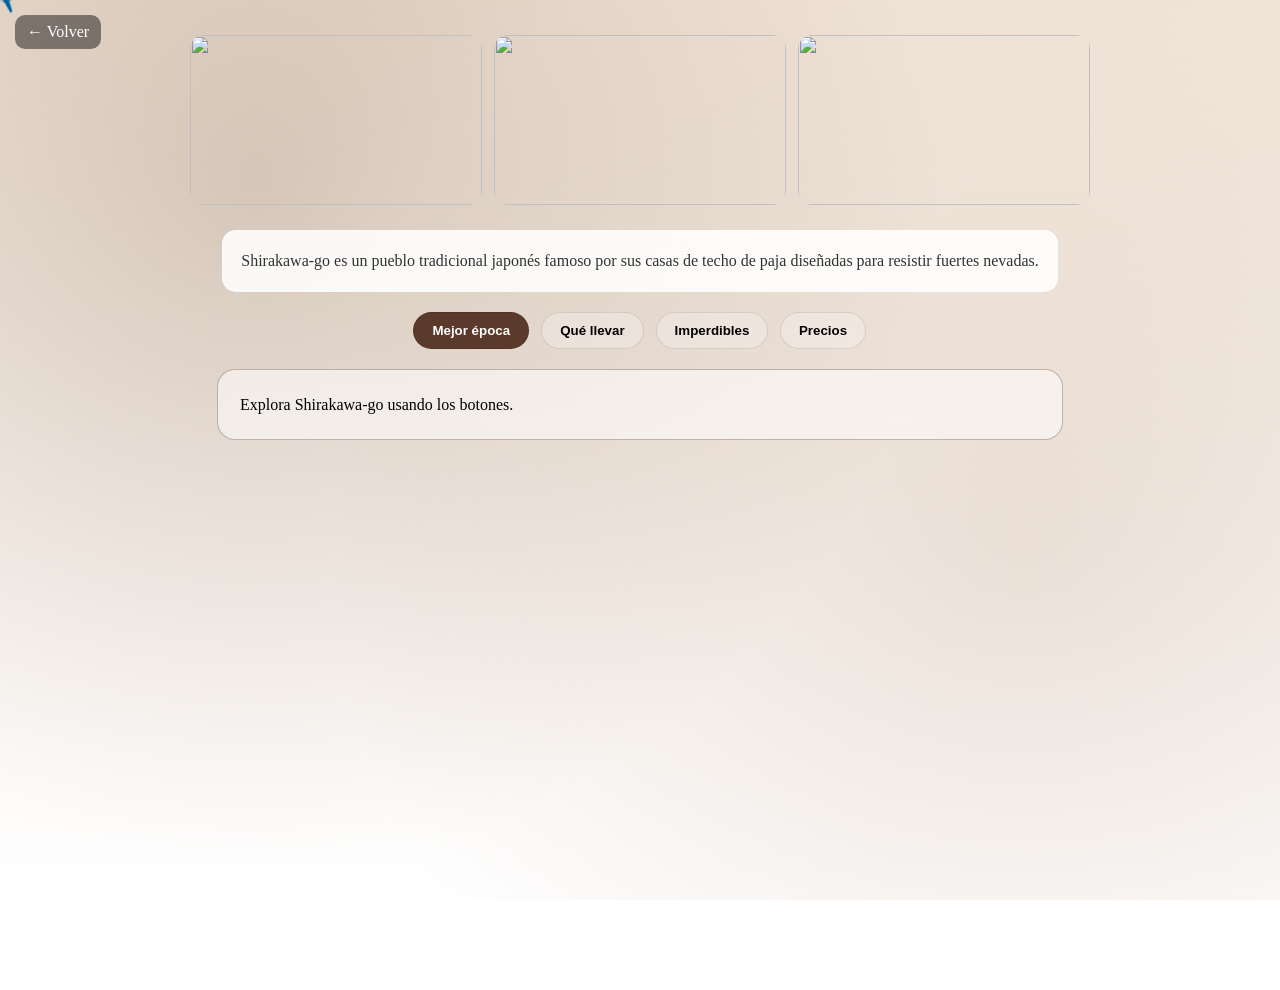
==== shirakawa.html @ 3ef0b405 "cambios orden shira" ====
<!DOCTYPE html>
<html lang="es">

<head>
<meta charset="UTF-8">
<meta name="viewport" content="width=device-width, initial-scale=1.0">
<title>Shirakawa-go</title>

<link href="https://fonts.googleapis.com/css2?family=Anton&display=swap" rel="stylesheet">

<style>

/* AVIÓN */
.plane{
  position:fixed;
  top:0;
  left:0;
  font-size:24px;
  pointer-events:none;
  transform:translate(-50%, -50%);
  z-index:9999;
}

/* BACK */
.back{
  position:absolute;
  top:15px;
  left:15px;
  background:rgba(0,0,0,0.45);
  color:white;
  padding:8px 12px;
  border-radius:10px;
  text-decoration:none;
  z-index:10;
}

/* INTRO */
.intro{
  max-width:800px;
  margin:25px auto 10px;
  padding:18px;
  background:rgba(255,255,255,0.88);
  border-radius:14px;
  text-align:center;
  color:#333;
  line-height:1.6;
}

/* BOTONES */
.tabs{
  display:flex;
  justify-content:center;
  gap:12px;
  flex-wrap:wrap;
  margin:20px auto;
}

.tab{
  padding:10px 18px;
  border:none;
  border-radius:999px;
  cursor:pointer;
  background:rgba(255,255,255,0.25);
  border:1px solid rgba(0,0,0,0.1);
  backdrop-filter:blur(8px);
  font-weight:600;
}

.tab.active{
  background:#5a3a2b;
  color:white;
}

/* CARD */
.card{
  max-width:800px;
  margin:20px auto;
  padding:22px;
  background:rgba(255,255,255,0.55);
  border:1px solid rgba(90,58,43,0.35);
  border-radius:18px;
  backdrop-filter:blur(12px);
  line-height:1.6;
}

/* GALERÍA */
.gallery{
  display:grid;
  grid-template-columns:repeat(3,1fr);
  gap:12px;
  max-width:900px;
  margin:35px auto 20px;
}

.gallery img{
  width:100%;
  height:170px;
  object-fit:cover;
  border-radius:14px;
}

/* VIDEO ABAJO */
.video-bottom{
  width:100%;
  max-width:900px;
  margin:40px auto 60px;
  display:block;
  border-radius:16px;
}

/* FONDO */
.bg-shirakawa{
  position:fixed;
  inset:0;
  z-index:-2;
  background:
    radial-gradient(circle at 20% 20%, rgba(120, 85, 60, 0.25), transparent 55%),
    radial-gradient(circle at 80% 60%, rgba(160, 120, 90, 0.18), transparent 60%),
    linear-gradient(180deg, #f3e7db, #ffffff);
}

</style>

</head>

<body>

<div class="plane">✈️</div>
<div class="bg-shirakawa"></div>

<a class="back" href="index.html">← Volver</a>

<!-- FOTO GALERÍA ARRIBA -->
<div class="gallery">
  <img src="fotos/shirakawa2.jpg">
  <img src="fotos/shirakawamedio.jpg">
  <img src="fotos/shirakawa3.jpg">
</div>

<!-- INTRO -->
<div class="intro">
Shirakawa-go es un pueblo tradicional japonés famoso por sus casas de techo de paja diseñadas para resistir fuertes nevadas.
</div>

<!-- BOTONES -->
<div class="tabs">

  <button class="tab active" onclick="setInfo('epoca', this)">Mejor época</button>
  <button class="tab" onclick="setInfo('ropa', this)">Qué llevar</button>
  <button class="tab" onclick="setInfo('imperdibles', this)">Imperdibles</button>
  <button class="tab" onclick="setInfo('precios', this)">Precios</button>

</div>

<!-- INFO -->
<div class="card" id="info">
Explora Shirakawa-go usando los botones.
</div>

<!-- VIDEO ABAJO -->
<video class="video-bottom" autoplay muted loop playsinline>
  <source src="video/shirakawa2.mp4">
</video>

<script>

document.addEventListener("mousemove",(e)=>{
  const plane=document.querySelector(".plane");
  plane.style.left=e.clientX+"px";
  plane.style.top=e.clientY+"px";
});

function setInfo(type, btn){

  document.querySelectorAll(".tab").forEach(t => t.classList.remove("active"));
  if(btn) btn.classList.add("active");

  const info=document.getElementById("info");

  if(type==="epoca"){
    info.innerHTML = `Invierno: nieve total y paisaje de cuento.<br>Verano: verde y tranquilo.`;
  }

  if(type==="ropa"){
    info.innerHTML = `Invierno: abrigo, botas, guantes.<br>Verano: ropa ligera + chaqueta.`;
  }

  if(type==="imperdibles"){
    info.innerHTML = `Mirador Shiroyama, casas gassho-zukuri, caminatas.`;
  }

  if(type==="precios"){
    info.innerHTML = `Transporte 20–60 USD, alojamiento 80–200 USD.`;
  }

}

</script>

</body>
</html>
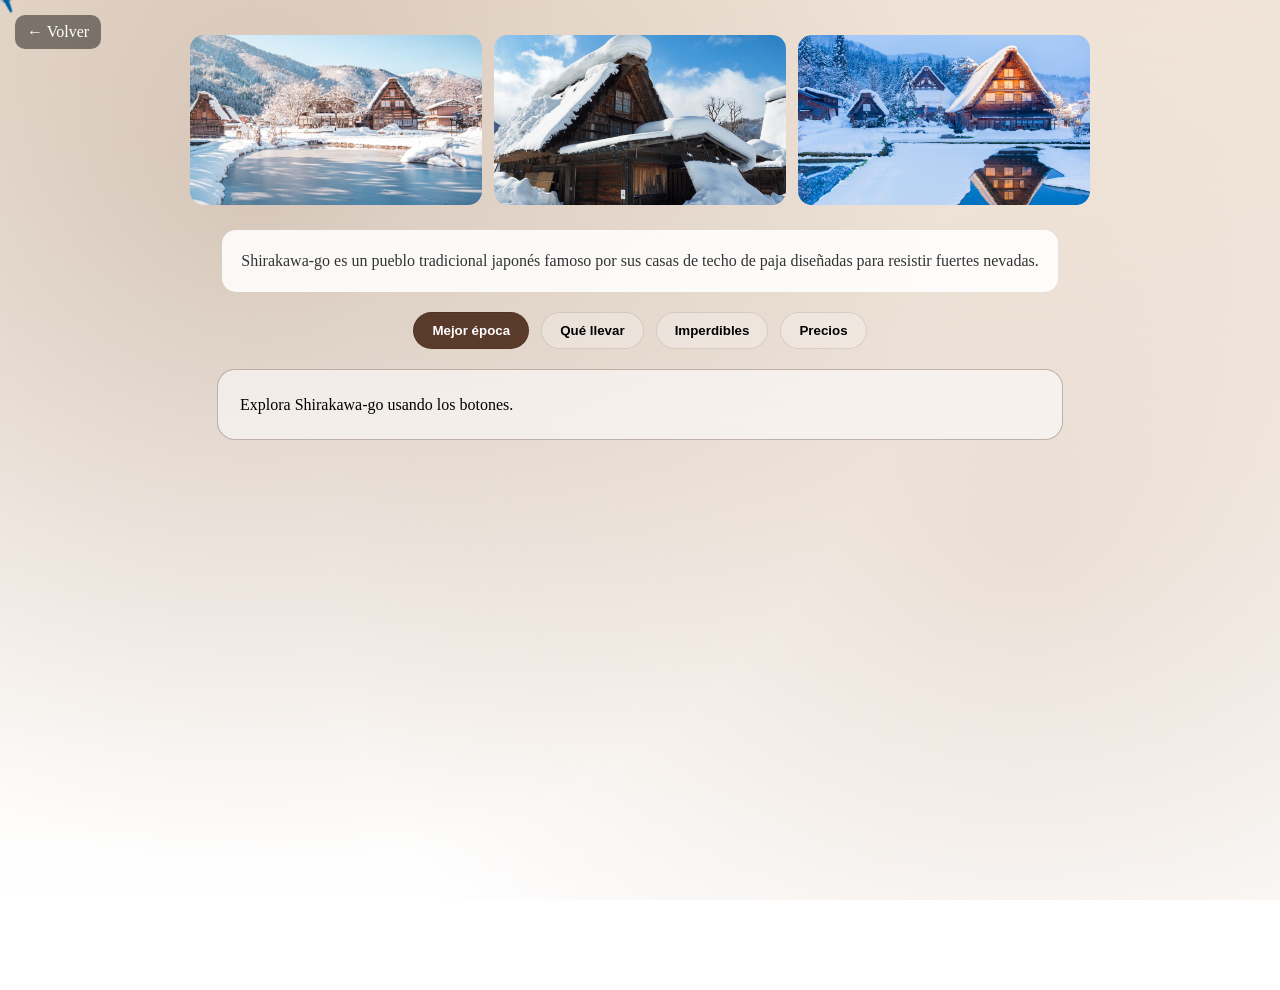
==== commit c617554b: "fts y potadas" ====
--- a/shirakawa.html
+++ b/shirakawa.html
@@ -132,9 +132,9 @@
 
 <!-- FOTO GALERÍA ARRIBA -->
 <div class="gallery">
+  <img src="fotos/shirakawa3.jpg">
+  <img src="fotos/shirakawamedio.jpg">
   <img src="fotos/shirakawa2.jpg">
-  <img src="fotos/shirakawamedio.jpg">
-  <img src="fotos/shirakawa3.jpg">
 </div>
 
 <!-- INTRO -->
@@ -159,43 +159,9 @@
 
 <!-- VIDEO ABAJO -->
 <video class="video-bottom" autoplay muted loop playsinline>
-  <source src="video/shirakawa2.mp4">
+  <source src="video/shirakawa.mp4">
 </video>
 
-<script>
-
-document.addEventListener("mousemove",(e)=>{
-  const plane=document.querySelector(".plane");
-  plane.style.left=e.clientX+"px";
-  plane.style.top=e.clientY+"px";
-});
-
-function setInfo(type, btn){
-
-  document.querySelectorAll(".tab").forEach(t => t.classList.remove("active"));
-  if(btn) btn.classList.add("active");
-
-  const info=document.getElementById("info");
-
-  if(type==="epoca"){
-    info.innerHTML = `Invierno: nieve total y paisaje de cuento.<br>Verano: verde y tranquilo.`;
-  }
-
-  if(type==="ropa"){
-    info.innerHTML = `Invierno: abrigo, botas, guantes.<br>Verano: ropa ligera + chaqueta.`;
-  }
-
-  if(type==="imperdibles"){
-    info.innerHTML = `Mirador Shiroyama, casas gassho-zukuri, caminatas.`;
-  }
-
-  if(type==="precios"){
-    info.innerHTML = `Transporte 20–60 USD, alojamiento 80–200 USD.`;
-  }
-
-}
-
-</script>
-
+<script src="scripts/shirakawa.js" defer></script>
 </body>
 </html>
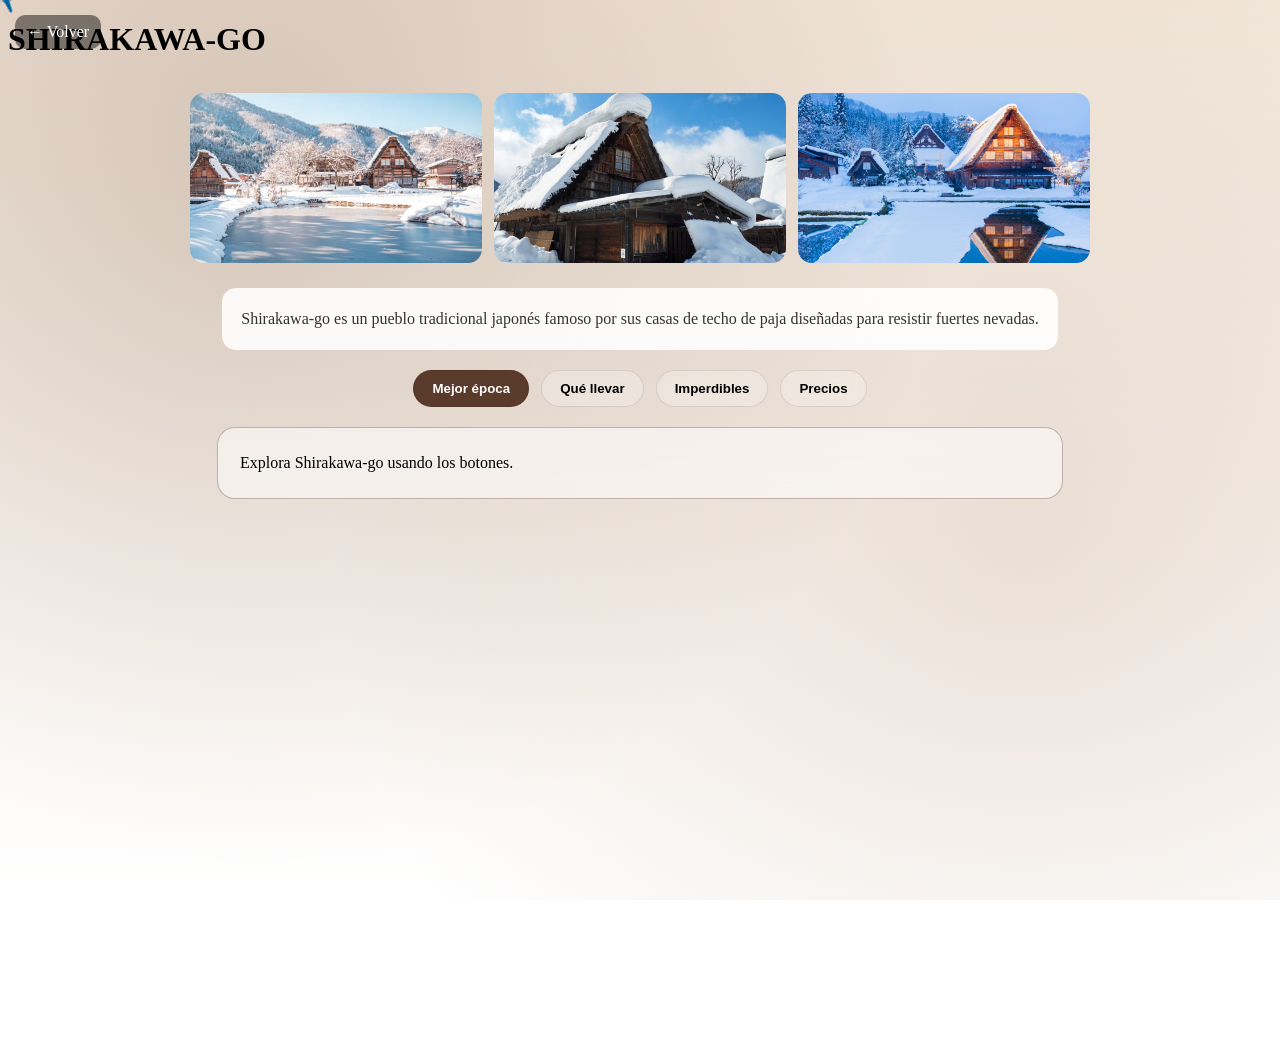
==== commit a4ea564a: "cambios" ====
--- a/shirakawa.html
+++ b/shirakawa.html
@@ -10,7 +10,7 @@
 
 <style>
 
-/* AVIÓN */
+
 .plane{
   position:fixed;
   top:0;
@@ -21,7 +21,7 @@
   z-index:9999;
 }
 
-/* BACK */
+
 .back{
   position:absolute;
   top:15px;
@@ -34,7 +34,7 @@
   z-index:10;
 }
 
-/* INTRO */
+
 .intro{
   max-width:800px;
   margin:25px auto 10px;
@@ -46,7 +46,7 @@
   line-height:1.6;
 }
 
-/* BOTONES */
+
 .tabs{
   display:flex;
   justify-content:center;
@@ -83,7 +83,7 @@
   line-height:1.6;
 }
 
-/* GALERÍA */
+
 .gallery{
   display:grid;
   grid-template-columns:repeat(3,1fr);
@@ -108,7 +108,7 @@
   border-radius:16px;
 }
 
-/* FONDO */
+
 .bg-shirakawa{
   position:fixed;
   inset:0;
@@ -130,19 +130,22 @@
 
 <a class="back" href="index.html">← Volver</a>
 
-<!-- FOTO GALERÍA ARRIBA -->
+<div class="title">
+  <h1 class="title">SHIRAKAWA-GO</h1> 
+
+
 <div class="gallery">
   <img src="fotos/shirakawa3.jpg">
   <img src="fotos/shirakawamedio.jpg">
   <img src="fotos/shirakawa2.jpg">
 </div>
 
-<!-- INTRO -->
+
 <div class="intro">
 Shirakawa-go es un pueblo tradicional japonés famoso por sus casas de techo de paja diseñadas para resistir fuertes nevadas.
 </div>
 
-<!-- BOTONES -->
+
 <div class="tabs">
 
   <button class="tab active" onclick="setInfo('epoca', this)">Mejor época</button>
@@ -152,12 +155,12 @@
 
 </div>
 
-<!-- INFO -->
+
 <div class="card" id="info">
 Explora Shirakawa-go usando los botones.
 </div>
 
-<!-- VIDEO ABAJO -->
+
 <video class="video-bottom" autoplay muted loop playsinline>
   <source src="video/shirakawa.mp4">
 </video>
